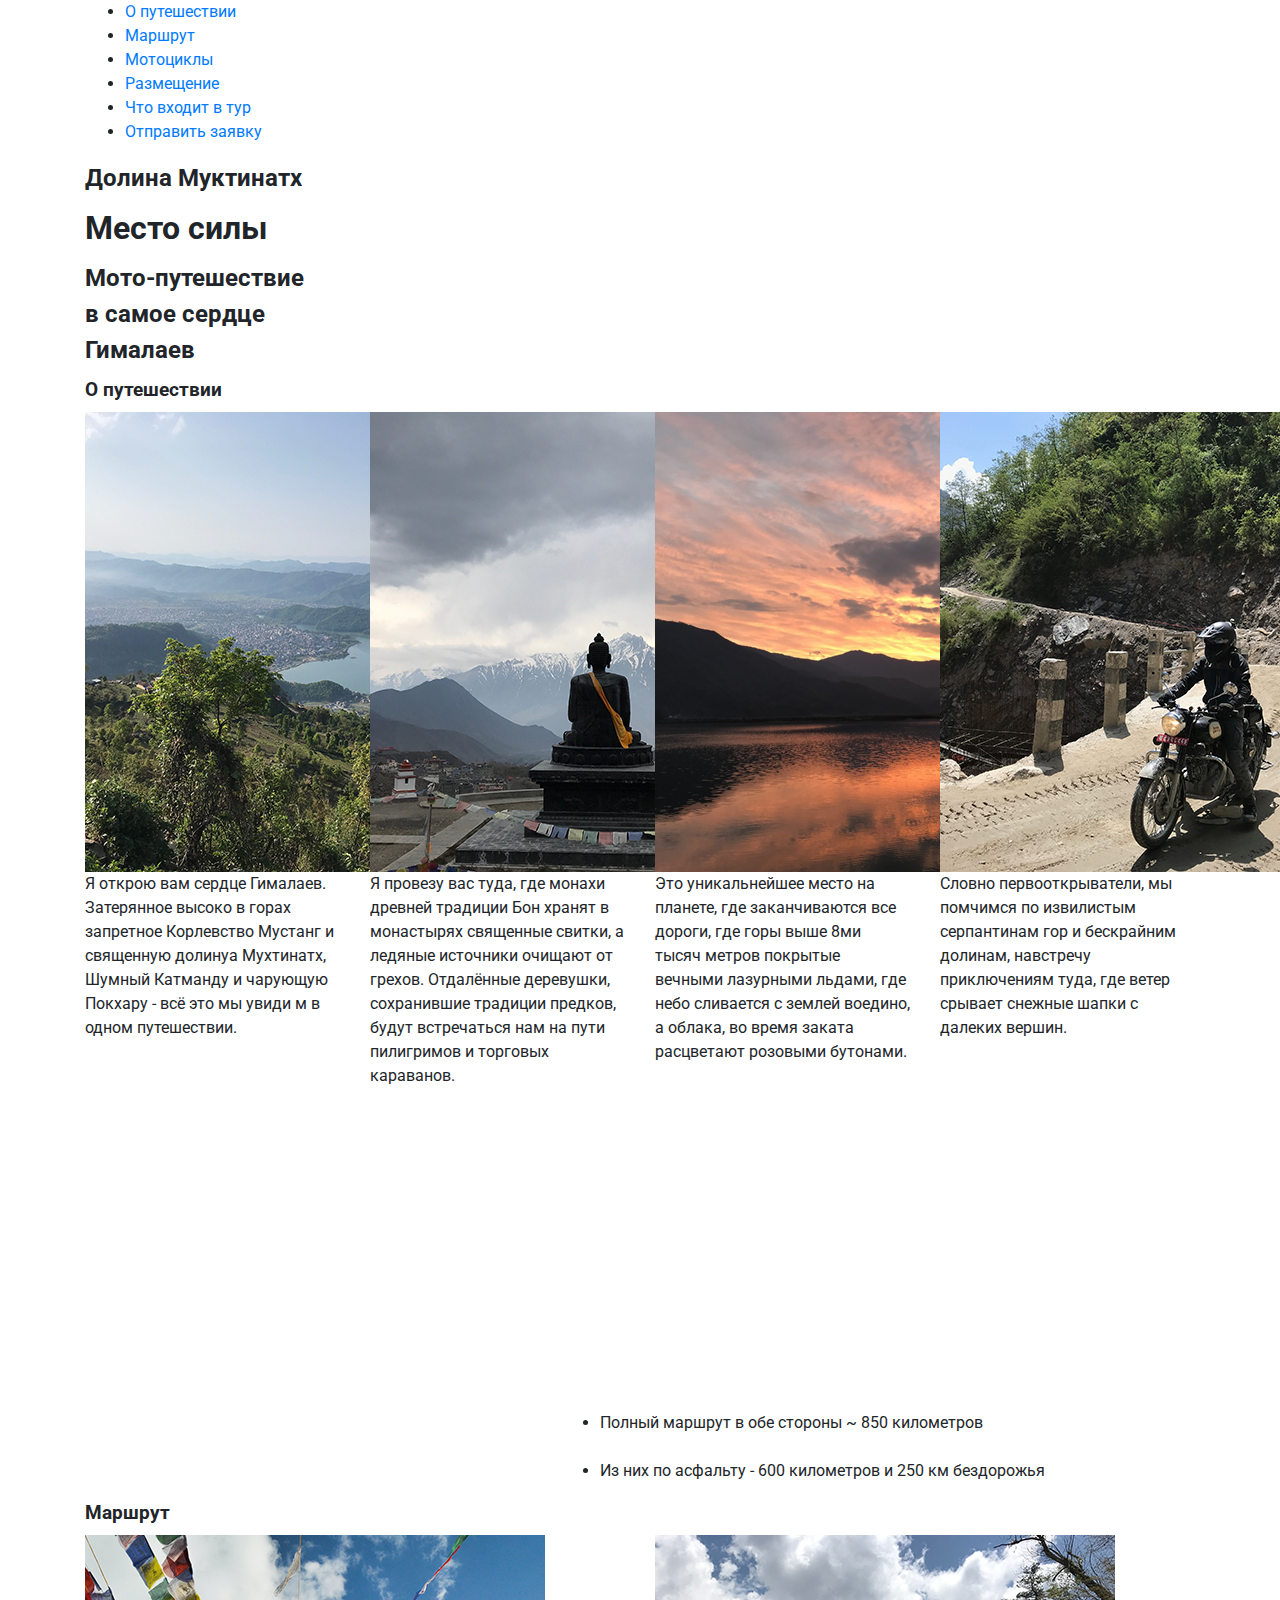
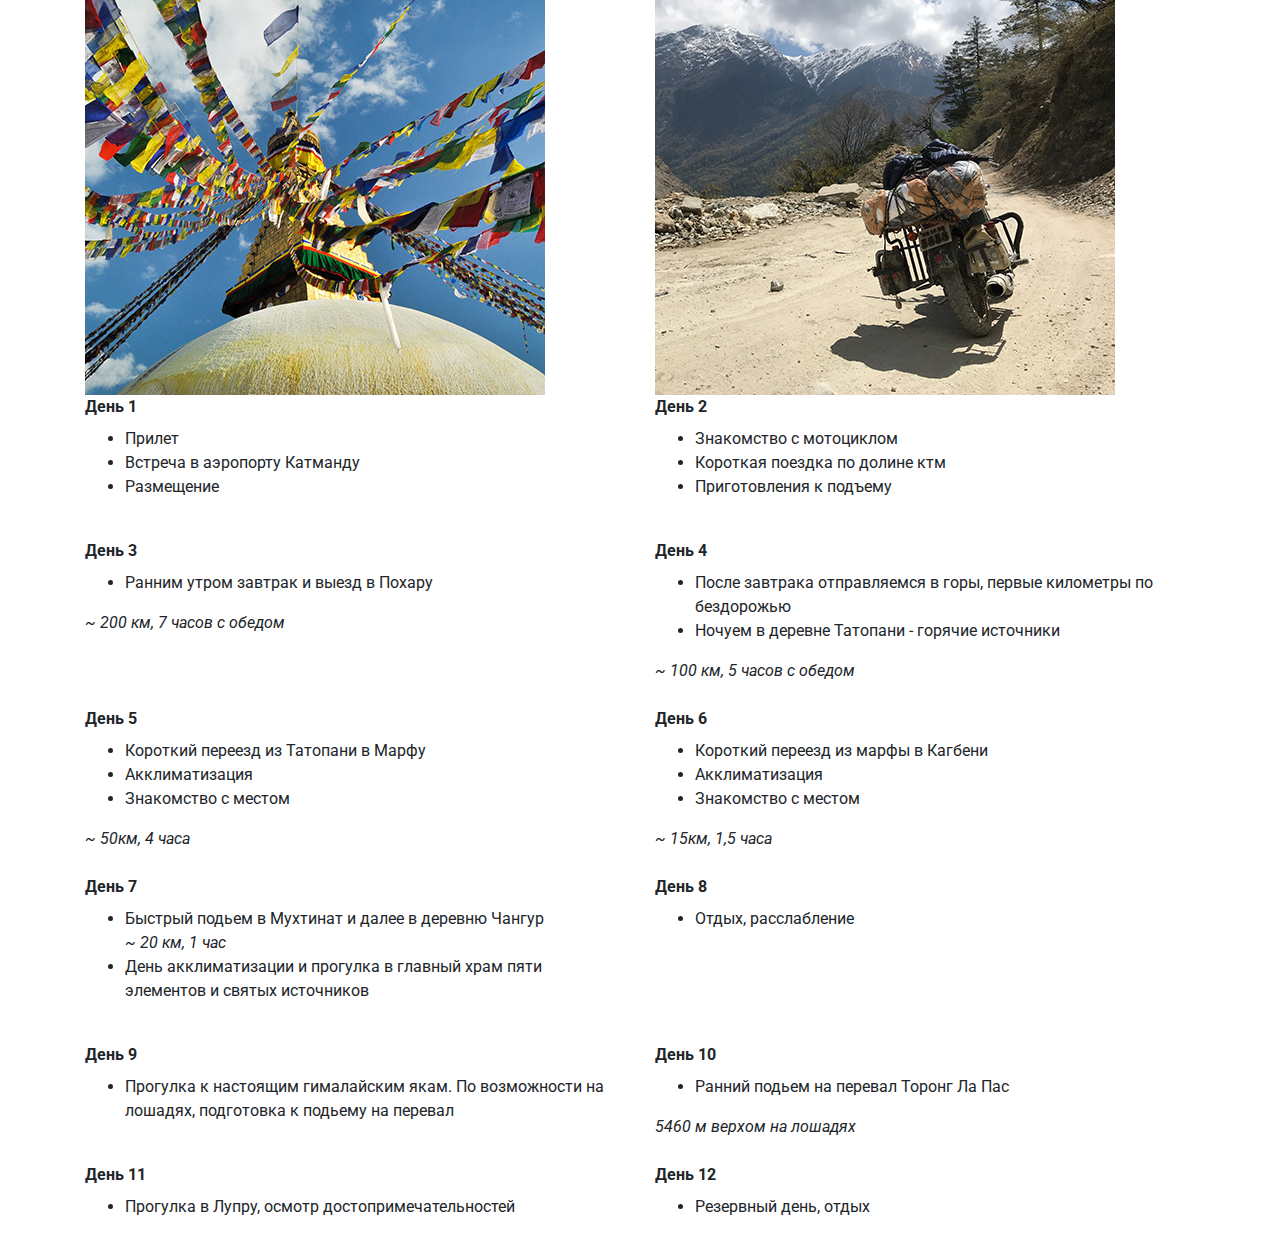
==== mototour/index.html @ 960c0b19 "Add files via upload" ====
<!DOCTYPE html>
<html lang="ru">
<head>
    <meta charset="UTF-8">
    <meta name="viewport" content="width=device-width, initial-scale=1.0">
    <meta http-equiv="X-UA-Compatible" content="ie=edge">
    <title>Место силы</title>
    <link rel="shortcut icon" href="img/icons/favicon.ico/favicon.ico" type="image/x-icon">
    <link rel="stylesheet" href="css/bootstrap-reboot.min.css">
    <link href="https://fonts.googleapis.com/css?family=Roboto:400,700,900&display=swap&subset=cyrillic-ext" rel="stylesheet">
    <link rel="stylesheet" href="css/bootstrap-grid.min.css">
    <link rel="stylesheet" href="css/style.min.css">
</head>
<body>
    <header>
        <nav>
            <div class="container">
                <div class="hamburger">
                    <span></span>
                    <span></span>
                    <span></span>
                </div>
                <ul class="menu">
                    <li class="menu_item"><a href="#about" class="menu_link">О путешествии</a></li>
                    <li class="menu_item"><a href="#route" class="menu_link">Маршрут</a></li>
                    <li class="menu_item"><a href="#" class="menu_link">Мотоциклы</a></li>
                    <li class="menu_item"><a href="#" class="menu_link">Размещение</a></li>
                    <li class="menu_item"><a href="#" class="menu_link">Что входит в тур</a></li>
                    <li class="menu_item"><a href="#" class="menu_link">Отправить заявку</a></li>
                 </ul>
            </div>
        </nav>
    </header>
    <main>
        <div class="container">
            <h2>Долина  Муктинатх</h2>
            <h1>Место силы</h1>
            <h2>Мото-путешествие<br>
                в самое сердце<br>
                Гималаев</h2>
        </div>
    </main>
    <section id="about">
        <div class="container">
            <h3>О путешествии</h3>
            <div class="row">
                <div class="col-md-6 col-lg-3">
                    <img src="img/route/02.jpg" alt="tour" class="about_img rounded">
                    <p class="about_text">Я открою вам сердце Гималаев. Затерянное высоко в горах запретное Корлевство Мустанг и священную долинуа Мухтинатх, Шумный Катманду и чарующую Покхару - всё это мы увиди м в одном путешествии.</p>
                </div>
                <div class="col-md-6 col-lg-3">
                    <img src="img/about/buddha.jpg" alt="buddha" class="about_img rounded">
                    <p class="about_text">Я провезу вас туда, где монахи древней традиции Бон хранят в монастырях священные свитки, а ледяные источники очищают от грехов. Отдалённые деревушки, сохранившие традиции предков, будут встречаться нам на пути пилигримов и торговых караванов.</p>
                </div>
                <div class="col-md-6 col-lg-3">
                    <img src="img/about/dusk.jpg" alt="duck" class="about_img rounded">
                    <p class="about_text">Это уникальнейшее место на планете, где заканчиваются все дороги, где горы выше 8ми тысяч метров покрытые вечными лазурными льдами, где небо сливается с землей воедино, а облака, во время заката расцветают розовыми бутонами.</p>
                </div>
                <div class="col-md-6 col-lg-3">
                    <img src="img/about/bikers.jpg" alt="bikers" class="about_img rounded">
                    <p class="about_text">Словно первооткрыватели, мы помчимся по извилистым серпантинам гор и бескрайним долинам, навстречу приключениям туда, где ветер срывает снежные шапки с далеких вершин.</p>
                </div>
            </div>
        </div>
    </section>
    
    <section id="route">
        <div class="container">
            <div class="row">
                <div class="col-lg-6 offset-lg-1">
                    <iframe class="map" src="https://www.google.com/maps/embed?pb=!1m28!1m12!1m3!1d448745.1595551686!2d83.7869706518941!3d28.581027326455818!2m3!1f0!2f0!3f0!3m2!1i1024!2i768!4f13.1!4m13!3e0!4m5!1s0x39eb198a307baabf%3A0xb5137c1bf18db1ea!2sKathmandu%2C%20Nepal!3m2!1d27.7172453!2d85.3239605!4m5!1s0x39be1420f935fa2f%3A0xb6f4363b17b0a97f!2sShri%20Muktinath%20Temple%2C%20Nepal%2C%20Muktinath-Chumig%20Gyatsa%20Pilgrimage%20Site%2C%20Muktinath%2033100%2C%20%D0%9D%D0%B5%D0%BF%D0%B0%D0%BB!3m2!1d28.8196604!2d83.869479!5e1!3m2!1sen!2sua!4v1581448282337!5m2!1sen!2sua" width="400" height="300" frameborder="0" style="border:0;" allowfullscreen=""></iframe>
                    <!-- <img src="img/route/map.jpg" alt="map" class="map"> -->
                </div>
                <div class="col-lg-6 offset-lg-5">
                    <div class="route_blank">
                        <ul class="route_descr">
                            <li>Полный маршрут в обе стороны ~ 850 километров</li>
                            <br>
                            <li>Из них по асфальту - 600 километров и 250 км бездорожья</li>
                        </ul>
                    </div>
                </div>
            </div>
            <h3>Маршрут</h3>
            <div class="row">
                <div class="col-md-6">
                    <div class="day">
                        <img src="img/route/01.jpg" alt="" class="rounded">
                        <div class="day_descr">
                            <h4>День 1</h4>
                            <ul>
                                <li>Прилет</li>
                                <li>Встреча в аэропорту Катманду</li>
                                <li>Размещение</li>
                            </ul>
                        </div>
                    </div>
                </div>
                <div class="col-md-6">
                    <div class="day">
                        <img src="img/about/tour.jpg" alt="" class="rounded">
                        <div class="day_descr">
                            <h4>День 2</h4>
                            <ul>
                                <li>Знакомство с мотоциклом</li>
                                <li>Короткая поездка по долине ктм</li>
                                <li>Приготовления к подъему</li>
                            </ul>
                        </div>
                    </div>
                </div>
            </div>
            <div class="row">
                <div class="col-md-6">
                    <div class="day">
                        <img src="" alt="" class="rounded">
                        <div class="day_descr">
                            <h4>День 3</h4>
                            <ul>
                                <li>Ранним утром завтрак и выезд в Похару</li>
                            </ul>
                            <em>~ 200 км, 7 часов с обедом</em>
                        </div>
                    </div>
                </div>
                <div class="col-md-6">
                    <div class="day">
                        <img src="" alt="" class="rounded">
                        <div class="day_descr">
                            <h4>День 4</h4>
                            <ul>
                                <li>После завтрака отправляемся в горы, первые километры по бездорожью</li>
                                <li>Ночуем в деревне Татопани - горячие источники</li>
                            </ul>
                            <em>~ 100 км, 5 часов с обедом</em>
                        </div>
                    </div>
                </div>
            </div>
            <div class="row">
                <div class="col-md-6">
                    <div class="day">
                        <img src="" alt="" class="rounded">
                        <div class="day_descr">
                            <h4>День 5</h4>
                            <ul>
                                <li>Короткий переезд из Татопани в Марфу</li>
                                <li>Акклиматизация</li>
                                <li>Знакомство с местом</li>
                            </ul>
                            <em>~ 50км, 4 часа</em>
                        </div>
                    </div>
                </div>
                <div class="col-md-6">
                    <div class="day">
                        <img src="" alt="" class="rounded">
                        <div class="day_descr">
                            <h4>День 6</h4>
                            <ul>
                                <li>Короткий переезд из марфы в Кагбени</li>
                                <li>Акклиматизация</li>
                                <li>Знакомство с местом</li>
                            </ul>
                            <em>~ 15км, 1,5 часа</em>
                        </div>
                    </div>
                </div>
            </div>
            <div class="row">
                <div class="col-md-6">
                    <div class="day">
                        <img src="" alt="" class="rounded">
                        <div class="day_descr">
                            <h4>День 7</h4>
                             <ul>
                                <li>Быстрый подьем в Мухтинат и далее в деревню Чангур</li>
                                <em>~ 20 км, 1 час</em>
                                <li>День акклиматизации и прогулка в главный храм пяти элементов и святых источников</li>
                            </ul>
                        </div>
                    </div>
                </div>
                <div class="col-md-6">
                    <div class="day">
                        <img src="" alt="" class="rounded">
                        <div class="day_descr">
                            <h4>День 8</h4>
                            <ul>
                                <li>Отдых, расслабление</li>
                            </ul>
                        </div>
                    </div>
                </div>
            </div>
            <div class="row">
                <div class="col-md-6">
                    <div class="day">
                        <img src="" alt="" class="rounded">
                        <div class="day_descr">
                            <h4>День 9</h4>
                            <ul>
                                <li>Прогулка к настоящим гималайским якам. По возможности на лошадях, подготовка к подьему на перевал</li>
                            </ul>
                            <em></em>
                        </div>
                    </div>
                </div>
                <div class="col-md-6">
                    <div class="day">
                        <img src="" alt="" class="rounded">
                        <div class="day_descr">
                            <h4>День 10</h4><ul>
                                <li>Ранний подьем на перевал Торонг Ла Пас</li>
                            </ul>
                            <em>5460 м верхом на лошадях</em>
                        </div>
                    </div>
                </div>
            </div>
            <div class="row">
                <div class="col-md-6">
                    <div class="day">
                        <img src="" alt="" class="rounded">
                        <div class="day_descr">
                            <h4>День 11</h4>
                            <ul>
                                <li>Прогулка в Лупру, осмотр достопримечательностей</li>
                            </ul>
                        </div>
                    </div>
                </div>
                <div class="col-md-6">
                    <div class="day">
                        <img src="" alt="" class="rounded">
                        <div class="day_descr">
                            <h4>День 12</h4>
                            <ul>
                                <li>Резервный день, отдых</li>
                            </ul>
                            <em></em>
                        </div>
                    </div>
                </div>
            </div>
        </div>
    </section>

    <script src="js/script.js"></script>
    
</body>
</html>
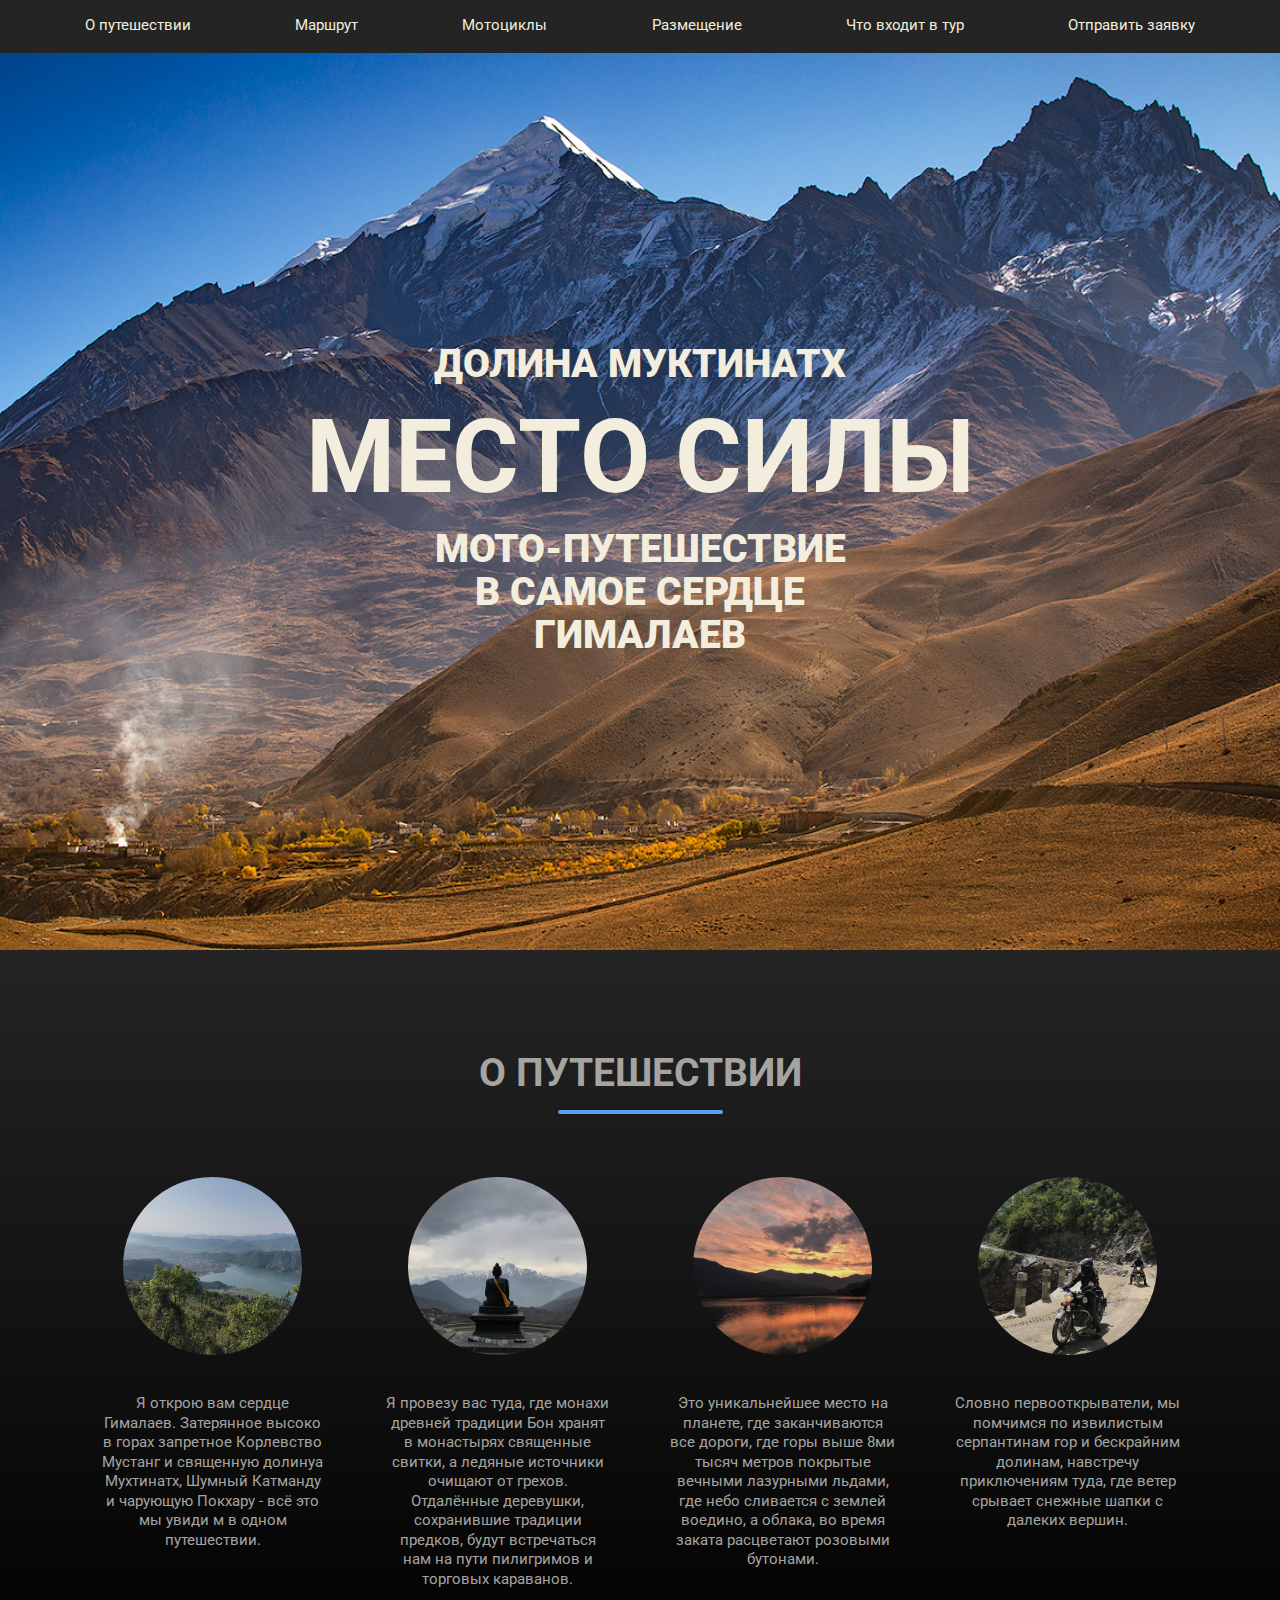
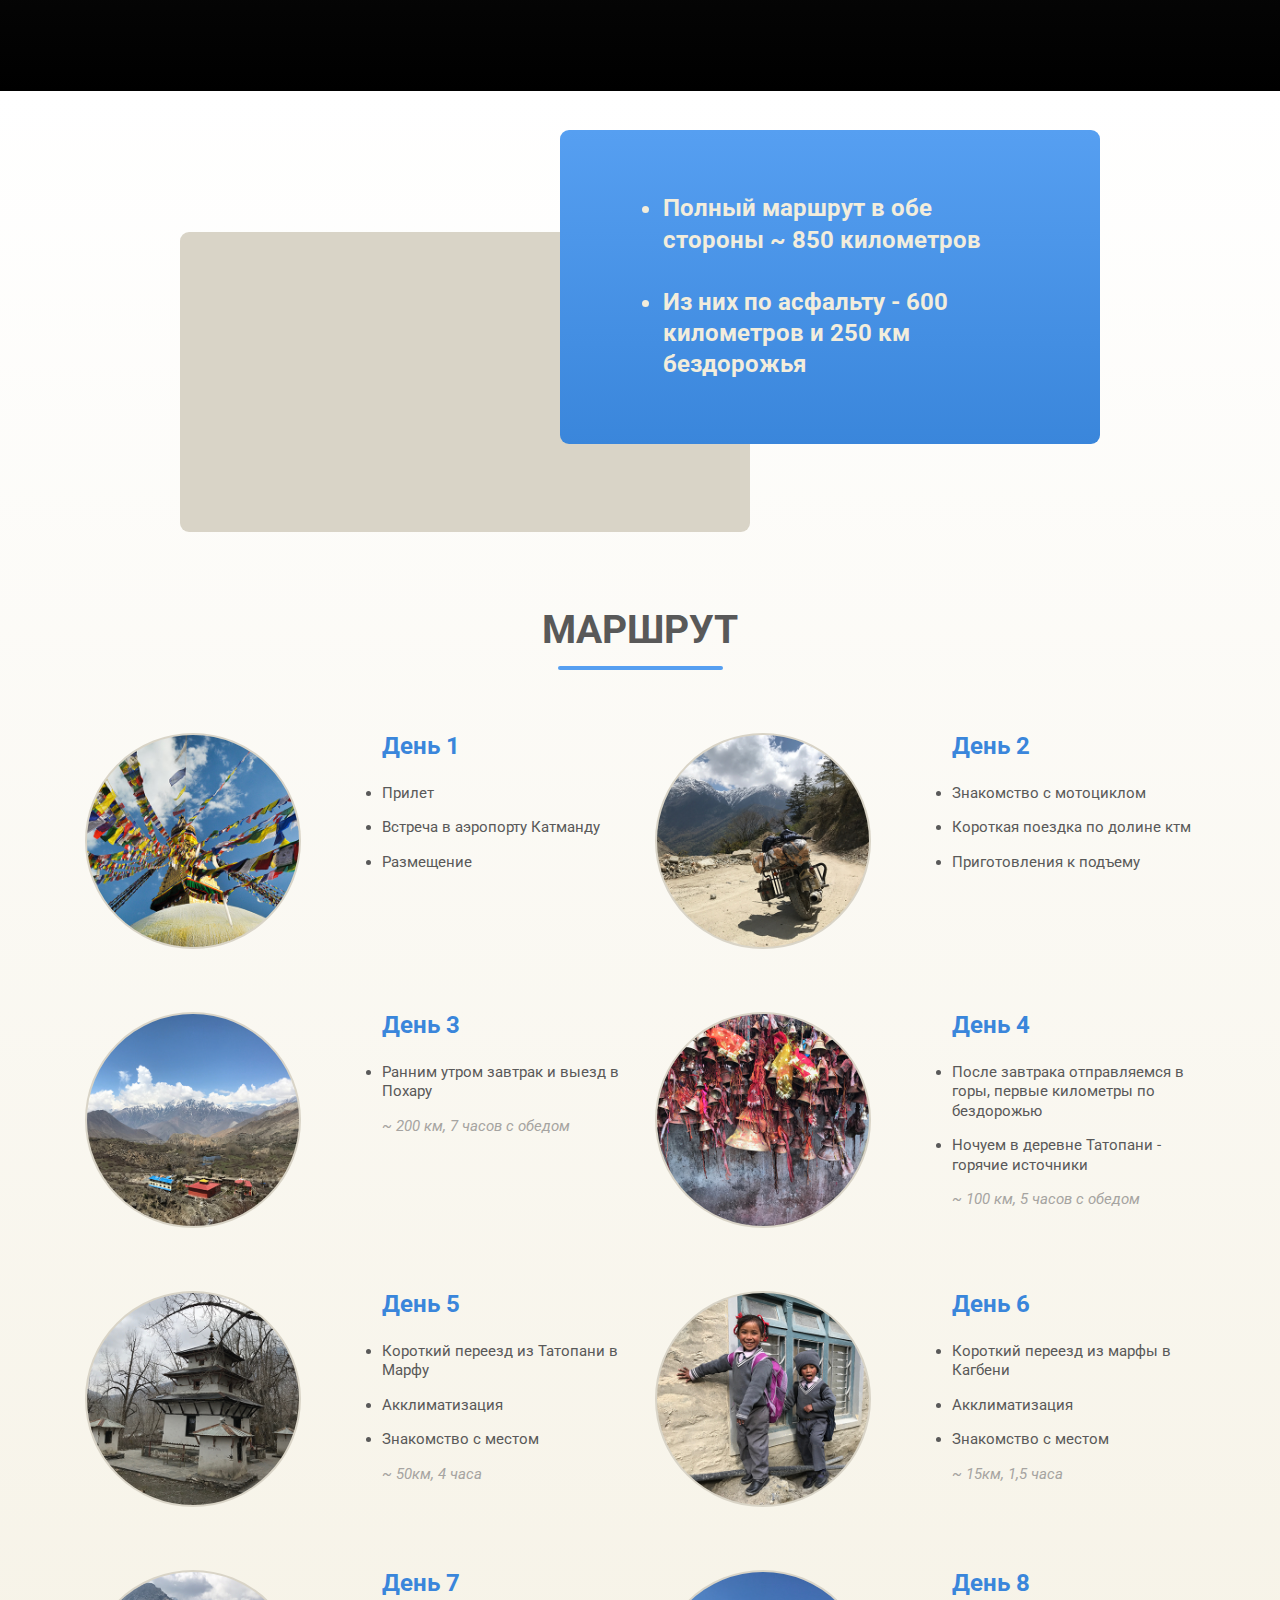
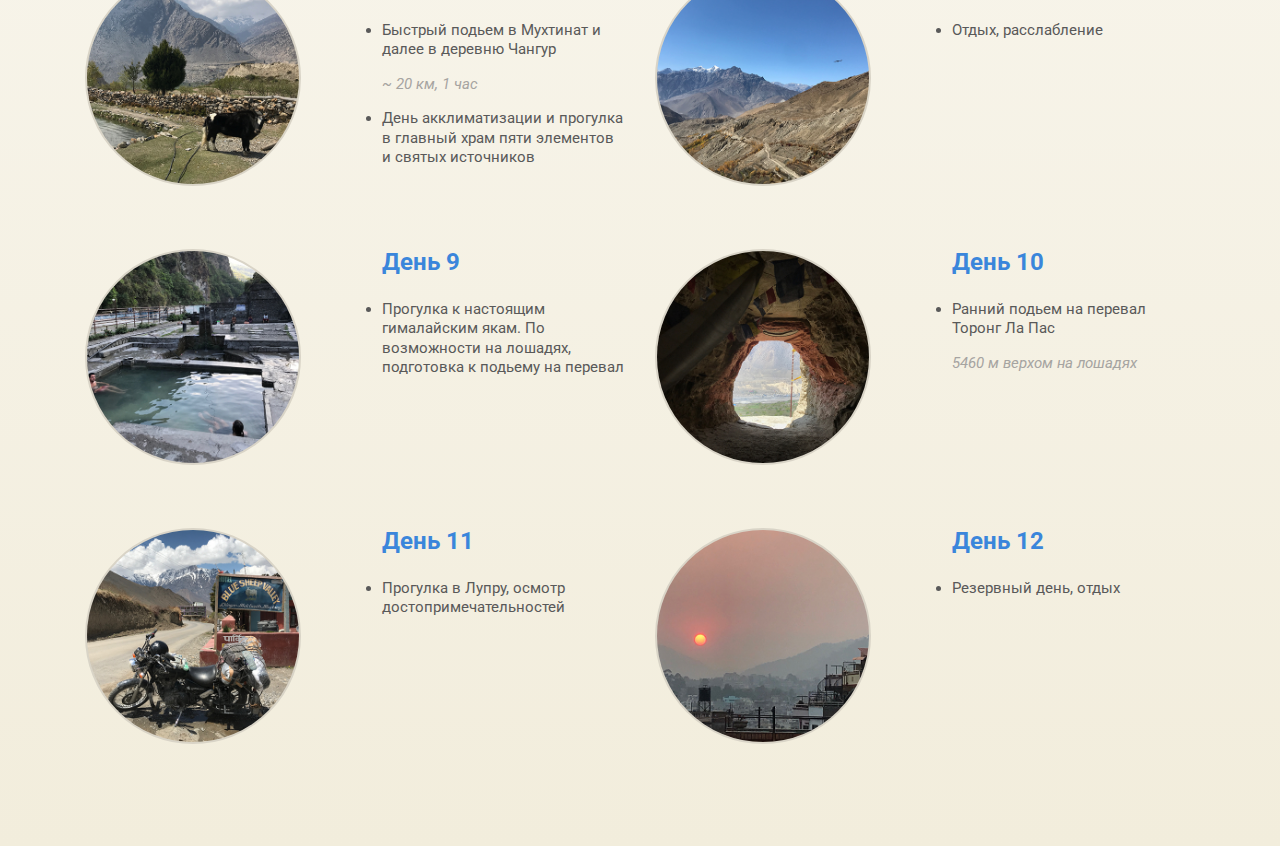
==== commit aebc13f5: "Update index.html" ====
--- a/mototour/index.html
+++ b/mototour/index.html
@@ -113,7 +113,7 @@
             <div class="row">
                 <div class="col-md-6">
                     <div class="day">
-                        <img src="" alt="" class="rounded">
+                        <img src="img/route/03.jpg" alt="" class="rounded">
                         <div class="day_descr">
                             <h4>День 3</h4>
                             <ul>
@@ -125,7 +125,7 @@
                 </div>
                 <div class="col-md-6">
                     <div class="day">
-                        <img src="" alt="" class="rounded">
+                        <img src="img/route/04.jpg" alt="" class="rounded">
                         <div class="day_descr">
                             <h4>День 4</h4>
                             <ul>
@@ -140,7 +140,7 @@
             <div class="row">
                 <div class="col-md-6">
                     <div class="day">
-                        <img src="" alt="" class="rounded">
+                        <img src="img/route/05.jpg" alt="" class="rounded">
                         <div class="day_descr">
                             <h4>День 5</h4>
                             <ul>
@@ -154,7 +154,7 @@
                 </div>
                 <div class="col-md-6">
                     <div class="day">
-                        <img src="" alt="" class="rounded">
+                        <img src="img/route/06.jpg" alt="" class="rounded">
                         <div class="day_descr">
                             <h4>День 6</h4>
                             <ul>
@@ -170,7 +170,7 @@
             <div class="row">
                 <div class="col-md-6">
                     <div class="day">
-                        <img src="" alt="" class="rounded">
+                        <img src="img/route/07.jpg" alt="" class="rounded">
                         <div class="day_descr">
                             <h4>День 7</h4>
                              <ul>
@@ -183,7 +183,7 @@
                 </div>
                 <div class="col-md-6">
                     <div class="day">
-                        <img src="" alt="" class="rounded">
+                        <img src="img/route/08.jpg" alt="" class="rounded">
                         <div class="day_descr">
                             <h4>День 8</h4>
                             <ul>
@@ -196,7 +196,7 @@
             <div class="row">
                 <div class="col-md-6">
                     <div class="day">
-                        <img src="" alt="" class="rounded">
+                        <img src="img/route/09.jpg" alt="" class="rounded">
                         <div class="day_descr">
                             <h4>День 9</h4>
                             <ul>
@@ -208,7 +208,7 @@
                 </div>
                 <div class="col-md-6">
                     <div class="day">
-                        <img src="" alt="" class="rounded">
+                        <img src="img/route/10.jpg" alt="" class="rounded">
                         <div class="day_descr">
                             <h4>День 10</h4><ul>
                                 <li>Ранний подьем на перевал Торонг Ла Пас</li>
@@ -221,7 +221,7 @@
             <div class="row">
                 <div class="col-md-6">
                     <div class="day">
-                        <img src="" alt="" class="rounded">
+                        <img src="img/route/11.jpg" alt="" class="rounded">
                         <div class="day_descr">
                             <h4>День 11</h4>
                             <ul>
@@ -232,7 +232,7 @@
                 </div>
                 <div class="col-md-6">
                     <div class="day">
-                        <img src="" alt="" class="rounded">
+                        <img src="img/route/12.jpg" alt="" class="rounded">
                         <div class="day_descr">
                             <h4>День 12</h4>
                             <ul>
--- a/mototour/css/style.min.css
+++ b/mototour/css/style.min.css
@@ -0,0 +1,409 @@
+@charset "UTF-8";
+h1, h2, h3, h4 {
+  margin: 0;
+}
+
+h1, h2, h3 {
+  text-transform: uppercase;
+}
+
+h1, h3, h4 {
+  font-weight: 700;
+  line-height: 1.1;
+}
+
+h2 {
+  font-weight: 900;
+  line-height: 1.1;
+}
+
+h3 {
+  text-align: center;
+}
+
+h3::after {
+  content: '';
+  display: block;
+  margin: 0 auto;
+  margin-top: 15px;
+  height: 4px;
+  width: 165px;
+  background-color: #569ff1;
+  border-radius: 9px;
+  -webkit-transition: 1s;
+  transition: 1s;
+}
+
+.rounded {
+  border-radius: 100%;
+}
+
+header {
+  position: relative;
+  height: 50px;
+}
+
+header nav {
+  width: 100%;
+  z-index: 100;
+  position: fixed;
+  background-color: #242424;
+}
+
+header nav .hamburger {
+  display: none;
+}
+
+header nav .menu {
+  padding: 15px 0;
+  display: -webkit-box;
+  display: -ms-flexbox;
+  display: flex;
+  -webkit-box-pack: justify;
+      -ms-flex-pack: justify;
+          justify-content: space-between;
+  list-style-type: none;
+  margin: 0;
+}
+
+header nav .menu_item {
+  text-align: center;
+  border: 10;
+  border-color: #F2EDDC;
+}
+
+header nav .menu_item::after {
+  content: '';
+  display: block;
+  width: 0%;
+  height: 2px;
+  background-color: #569ff1;
+  -webkit-transition: 0.5s;
+  transition: 0.5s;
+}
+
+header nav .menu_item:hover::after {
+  width: 100%;
+}
+
+header nav .menu_link {
+  color: #F2EDDC;
+  font-size: 15px;
+  font-weight: 400;
+}
+
+header nav .menu_link:hover {
+  text-decoration: none;
+}
+
+header nav .menu_link:active {
+  color: white;
+}
+
+main {
+  height: 100vh;
+  background: url(../img/bg/test.jpg) center center/cover no-repeat;
+  display: -webkit-box;
+  display: -ms-flexbox;
+  display: flex;
+  -webkit-box-orient: vertical;
+  -webkit-box-direction: normal;
+      -ms-flex-direction: column;
+          flex-direction: column;
+  -webkit-box-pack: center;
+      -ms-flex-pack: center;
+          justify-content: center;
+}
+
+main h1 {
+  margin: 15px 0;
+}
+
+main h1, main h2 {
+  color: #F2EDDC;
+  text-align: center;
+}
+
+#about {
+  padding: 102px 0 63px 0;
+  background: -webkit-gradient(linear, left bottom, left top, from(black), to(#242424));
+  background: linear-gradient(0deg, black 0%, #242424 100%);
+}
+
+#about h3 {
+  color: #A6A4A1;
+}
+
+#about .row {
+  margin-top: 63px;
+}
+
+#about .about_img {
+  display: block;
+  width: 70%;
+  margin: 0 auto;
+}
+
+#about .about_text {
+  margin: 39px 0 39px 0;
+  color: #A6A4A1;
+  font-size: 15px;
+  font-weight: 400;
+  text-align: center;
+  padding: 0 15px;
+}
+
+#route {
+  padding: 39px 0 102px 0;
+  background: -webkit-gradient(linear, left bottom, left top, from(#F2EDDC), to(white));
+  background: linear-gradient(0deg, #F2EDDC 0%, white 100%);
+}
+
+#route h3 {
+  color: #595959;
+}
+
+#route .route_blank {
+  margin-bottom: 165px;
+  width: 100%;
+  padding: 63px;
+  border-radius: 9px;
+  background: -webkit-gradient(linear, left bottom, left top, from(#3a86db), to(#569ff1));
+  background: linear-gradient(0deg, #3a86db 0%, #569ff1 100%);
+}
+
+#route .route_descr {
+  margin: 0;
+  font-size: 24px;
+  font-weight: 700;
+  color: #F2EDDC;
+}
+
+#route .map {
+  position: absolute;
+  top: 102px;
+  background-color: #D9D4C7;
+  width: 100%;
+  border-radius: 9px;
+}
+
+#route .day {
+  margin-top: 63px;
+  display: -webkit-box;
+  display: -ms-flexbox;
+  display: flex;
+  -webkit-box-align: start;
+      -ms-flex-align: start;
+          align-items: flex-start;
+}
+
+#route .day img {
+  width: 40%;
+  background-color: #D9D4C7;
+  border: 2px solid #D9D4C7;
+}
+
+#route .day_descr {
+  margin-left: 15%;
+  width: 50%;
+}
+
+#route .day_descr h4 {
+  color: #3a86db;
+  margin-bottom: 24px;
+}
+
+#route .day_descr ul {
+  margin: 0;
+  padding: 0;
+}
+
+#route .day_descr ul li {
+  margin-top: 15px;
+  font-size: 15px;
+  font-weight: 400;
+  color: #595959;
+}
+
+#route .day_descr em {
+  font-size: 15px;
+  color: #A6A4A1;
+  font-style: italic;
+  display: block;
+  margin-top: 15px;
+}
+
+h1 {
+  font-size: 102px;
+}
+
+h2, h3 {
+  font-size: 39px;
+}
+
+h4 {
+  font-size: 24px;
+}
+
+@media (max-width: 575px) {
+  #route .route_blank {
+    padding: 24px;
+  }
+  #route .route_descr {
+    font-size: 15px;
+  }
+  #route .day {
+    display: block;
+  }
+  #route .day img {
+    border-radius: 2%;
+    width: 100%;
+  }
+  #route .day_descr {
+    margin-top: 24px;
+    margin-bottom: 0;
+    margin-left: 39px;
+    margin-right: 0;
+  }
+}
+
+@media (max-width: 767px) {
+  h1 {
+    font-size: 63px;
+  }
+  h2, h3 {
+    font-size: 24px;
+  }
+  header nav {
+    height: 50px;
+  }
+  header nav .hamburger {
+    display: block;
+    position: absolute;
+    right: 0;
+    margin: 15px 15px 15px auto;
+  }
+  header nav .hamburger span {
+    display: block;
+    margin-bottom: 4px;
+    height: 4px;
+    background-color: #F2EDDC;
+    border-radius: 4px;
+    -webkit-transition: 0.1s -webkit-transform;
+    transition: 0.1s -webkit-transform;
+    transition: 0.1s transform;
+    transition: 0.1s transform, 0.1s -webkit-transform;
+    width: 24px;
+    margin-right: 0;
+  }
+  header nav .hamburger_active span:nth-child(1) {
+    -webkit-transform: translateY(8px) rotate(45deg);
+            transform: translateY(8px) rotate(45deg);
+  }
+  header nav .hamburger_active span:nth-child(2) {
+    width: 0;
+  }
+  header nav .hamburger_active span:nth-child(3) {
+    -webkit-transform: translateY(-8px) rotate(-45deg);
+            transform: translateY(-8px) rotate(-45deg);
+  }
+  header nav .menu {
+    position: fixed;
+    top: 0;
+    left: -100%;
+    padding: 15px 39px;
+    height: 100%;
+    min-width: 50%;
+    -webkit-box-orient: vertical;
+    -webkit-box-direction: normal;
+        -ms-flex-direction: column;
+            flex-direction: column;
+    -webkit-box-pack: center;
+        -ms-flex-pack: center;
+            justify-content: center;
+    background-color: rgba(0, 0, 0, 0.8);
+    -webkit-transition: 0.3s left;
+    transition: 0.3s left;
+  }
+  header nav .menu_active {
+    left: 0;
+  }
+  header nav .menu::before {
+    content: 'Место силы';
+    font-size: 24px;
+    font-weight: 900;
+    text-transform: uppercase;
+    color: #F2EDDC;
+  }
+  header nav .menu_item {
+    text-align: left;
+  }
+  header nav .menu_item::after {
+    display: none;
+  }
+  header nav .menu_item:nth-child(1) {
+    margin-top: 39px;
+  }
+  header nav .menu_link {
+    display: block;
+    font-size: 24px;
+    padding: 15px 0;
+  }
+  #about {
+    padding: 63px 0 39px 0;
+  }
+  #about .about_img {
+    width: 100%;
+    border-radius: 2%;
+  }
+  #about .about_text {
+    margin-top: 24px;
+    font-size: 18px;
+    line-height: 24px;
+    text-align: left;
+    padding: 0;
+  }
+}
+
+@media (max-width: 991px) {
+  #route .map {
+    position: relative;
+    top: 0;
+  }
+  #route .route_blank {
+    margin: 15px 0 63px 0;
+  }
+}
+
+@media (min-width: 768px) {
+  header nav .menu_link {
+    -webkit-transition: 0.4s color;
+    transition: 0.4s color;
+  }
+  header nav .menu_link:hover {
+    color: white;
+  }
+  #about h3 {
+    -webkit-transition: 2s;
+    transition: 2s;
+  }
+  #about h3:hover {
+    color: #F2EDDC;
+  }
+  #about .about_img {
+    -webkit-filter: brightness(90%);
+            filter: brightness(90%);
+    -webkit-transition: 2s;
+    transition: 2s;
+  }
+  #about .about_img:hover {
+    -webkit-filter: brightness(120%);
+            filter: brightness(120%);
+  }
+}
+
+* {
+  font-family: 'Roboto', sans-serif;
+  line-height: 1.3;
+}
+/*# sourceMappingURL=style.min.css.map */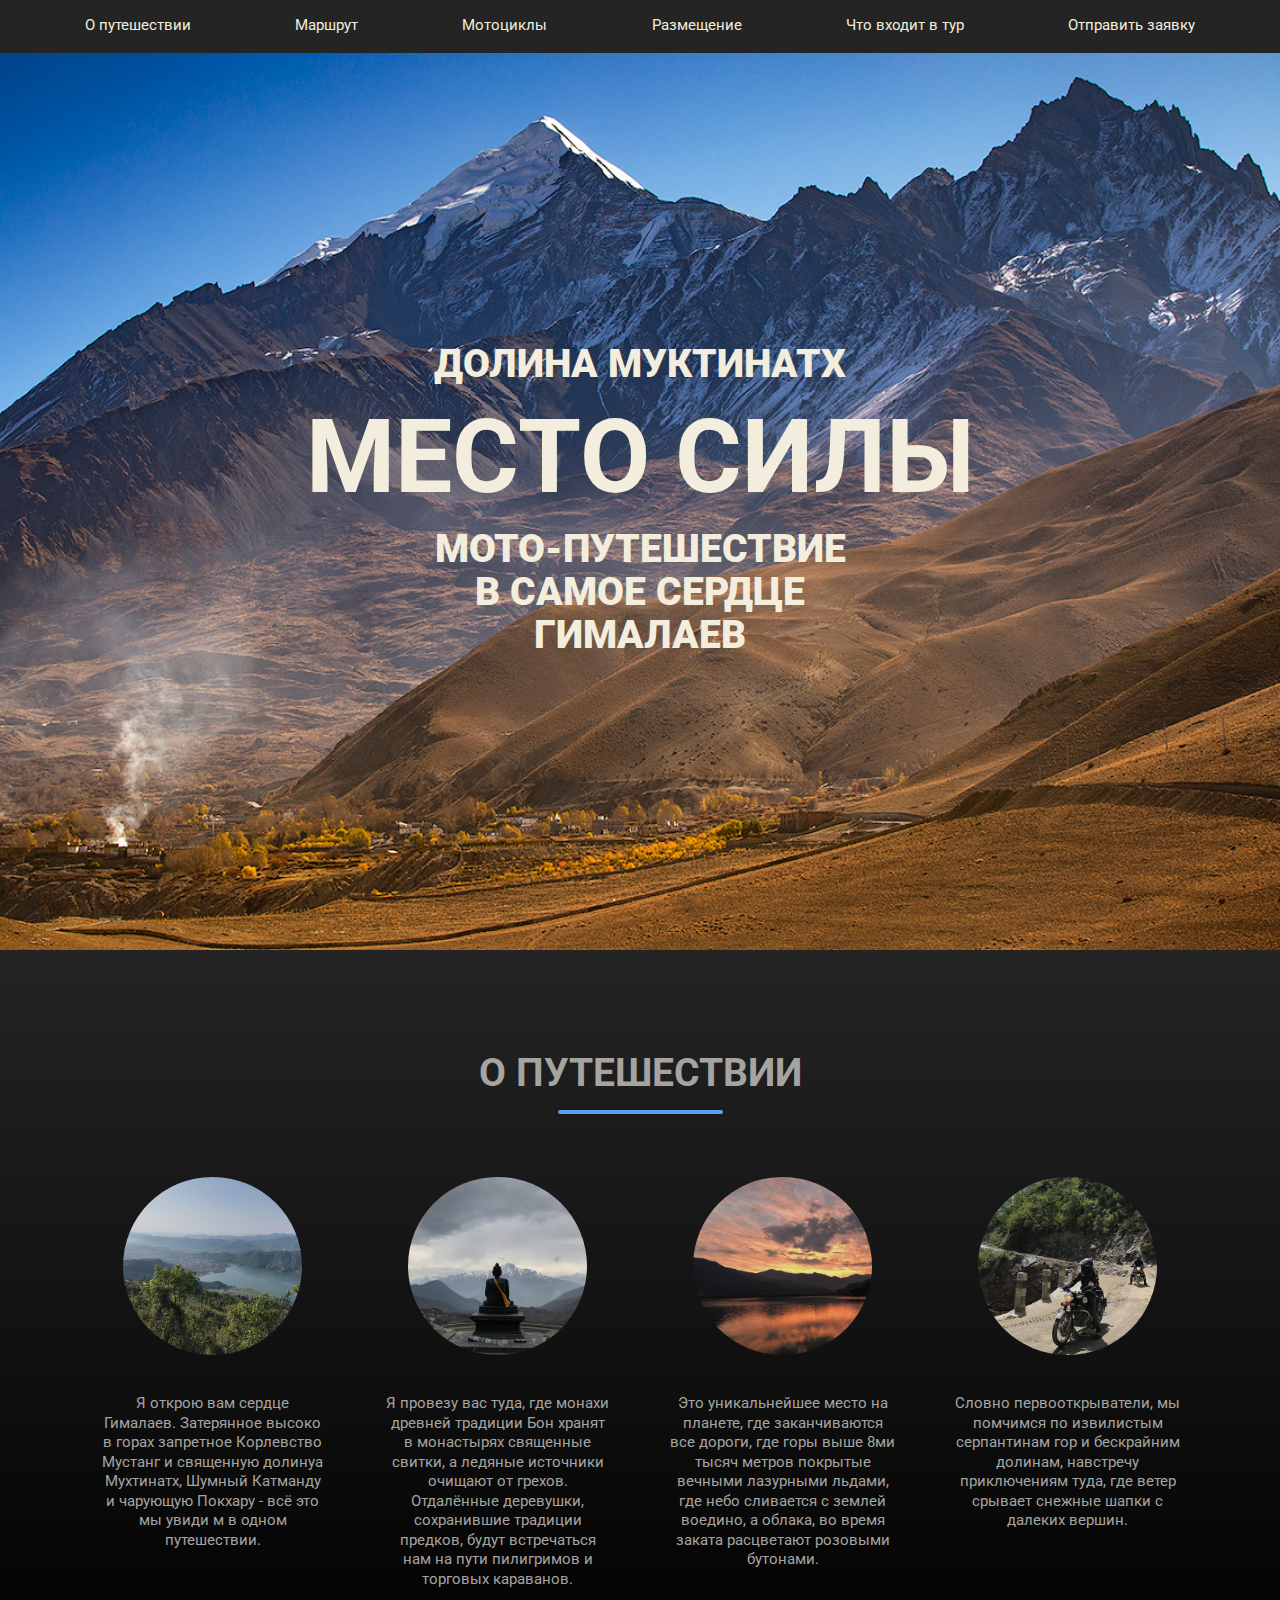
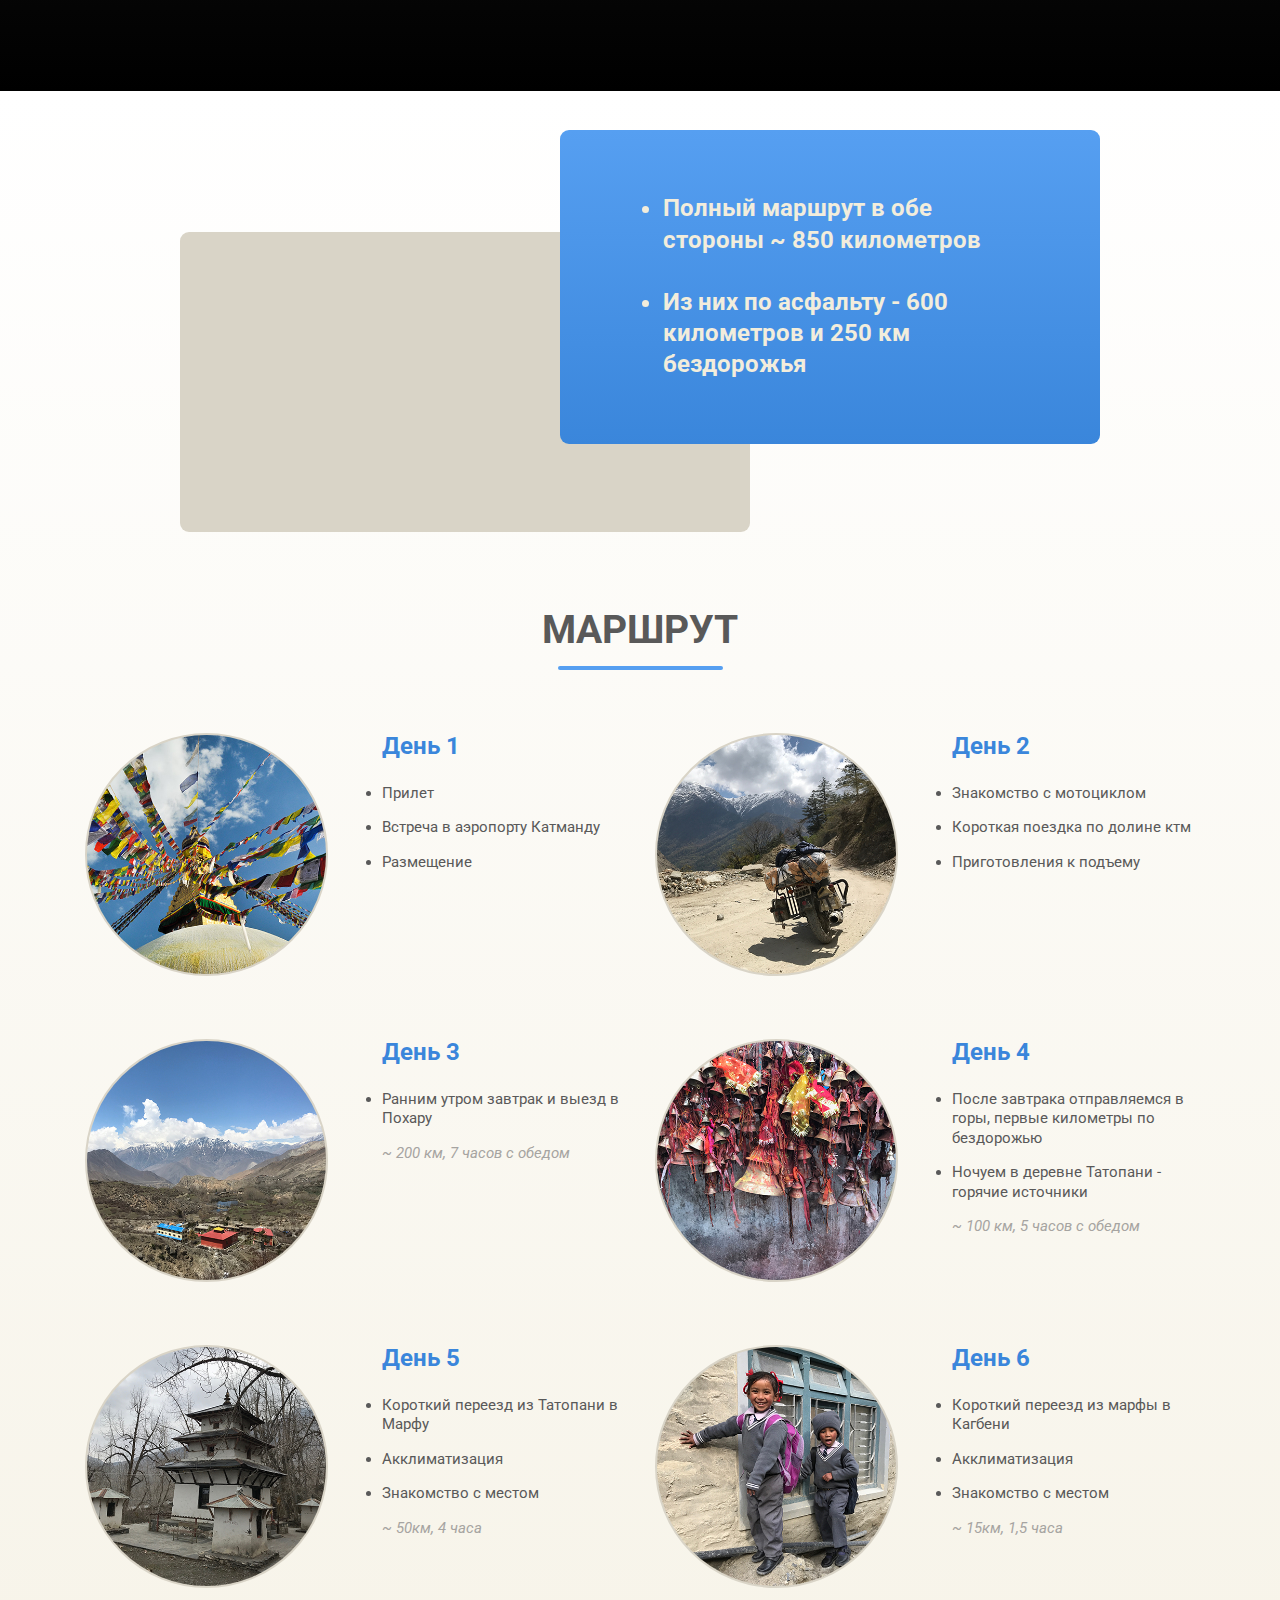
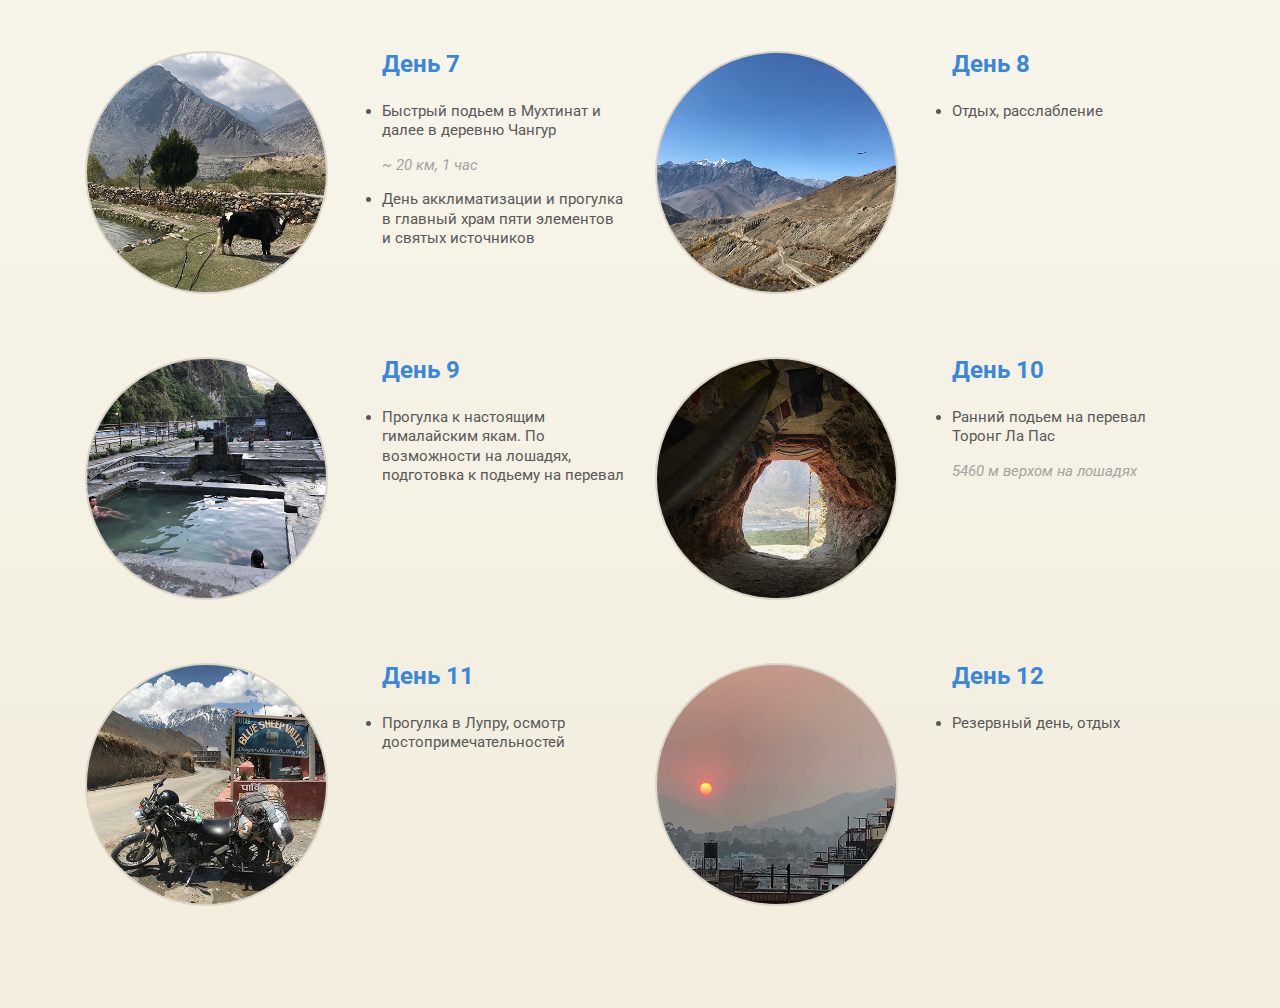
==== commit 3a2d5943: "Update index.html" ====
--- a/mototour/index.html
+++ b/mototour/index.html
@@ -9,7 +9,7 @@
     <link rel="stylesheet" href="css/bootstrap-reboot.min.css">
     <link href="https://fonts.googleapis.com/css?family=Roboto:400,700,900&display=swap&subset=cyrillic-ext" rel="stylesheet">
     <link rel="stylesheet" href="css/bootstrap-grid.min.css">
-    <link rel="stylesheet" href="css/style.min.css">
+    <link rel="stylesheet" href="css/style.min.css?v1">
 </head>
 <body>
     <header>
--- a/mototour/css/style.min.css
+++ b/mototour/css/style.min.css
@@ -198,13 +198,13 @@
 }
 
 #route .day img {
-  width: 40%;
+  width: 45%;
   background-color: #D9D4C7;
   border: 2px solid #D9D4C7;
 }
 
 #route .day_descr {
-  margin-left: 15%;
+  margin-left: 10%;
   width: 50%;
 }
 
@@ -260,10 +260,11 @@
     width: 100%;
   }
   #route .day_descr {
+    width: auto;
     margin-top: 24px;
     margin-bottom: 0;
     margin-left: 39px;
-    margin-right: 0;
+    margin-right: 39px;
   }
 }
 
@@ -406,4 +407,4 @@
   font-family: 'Roboto', sans-serif;
   line-height: 1.3;
 }
-/*# sourceMappingURL=style.min.css.map */+/*# sourceMappingURL=style.min.css.map */
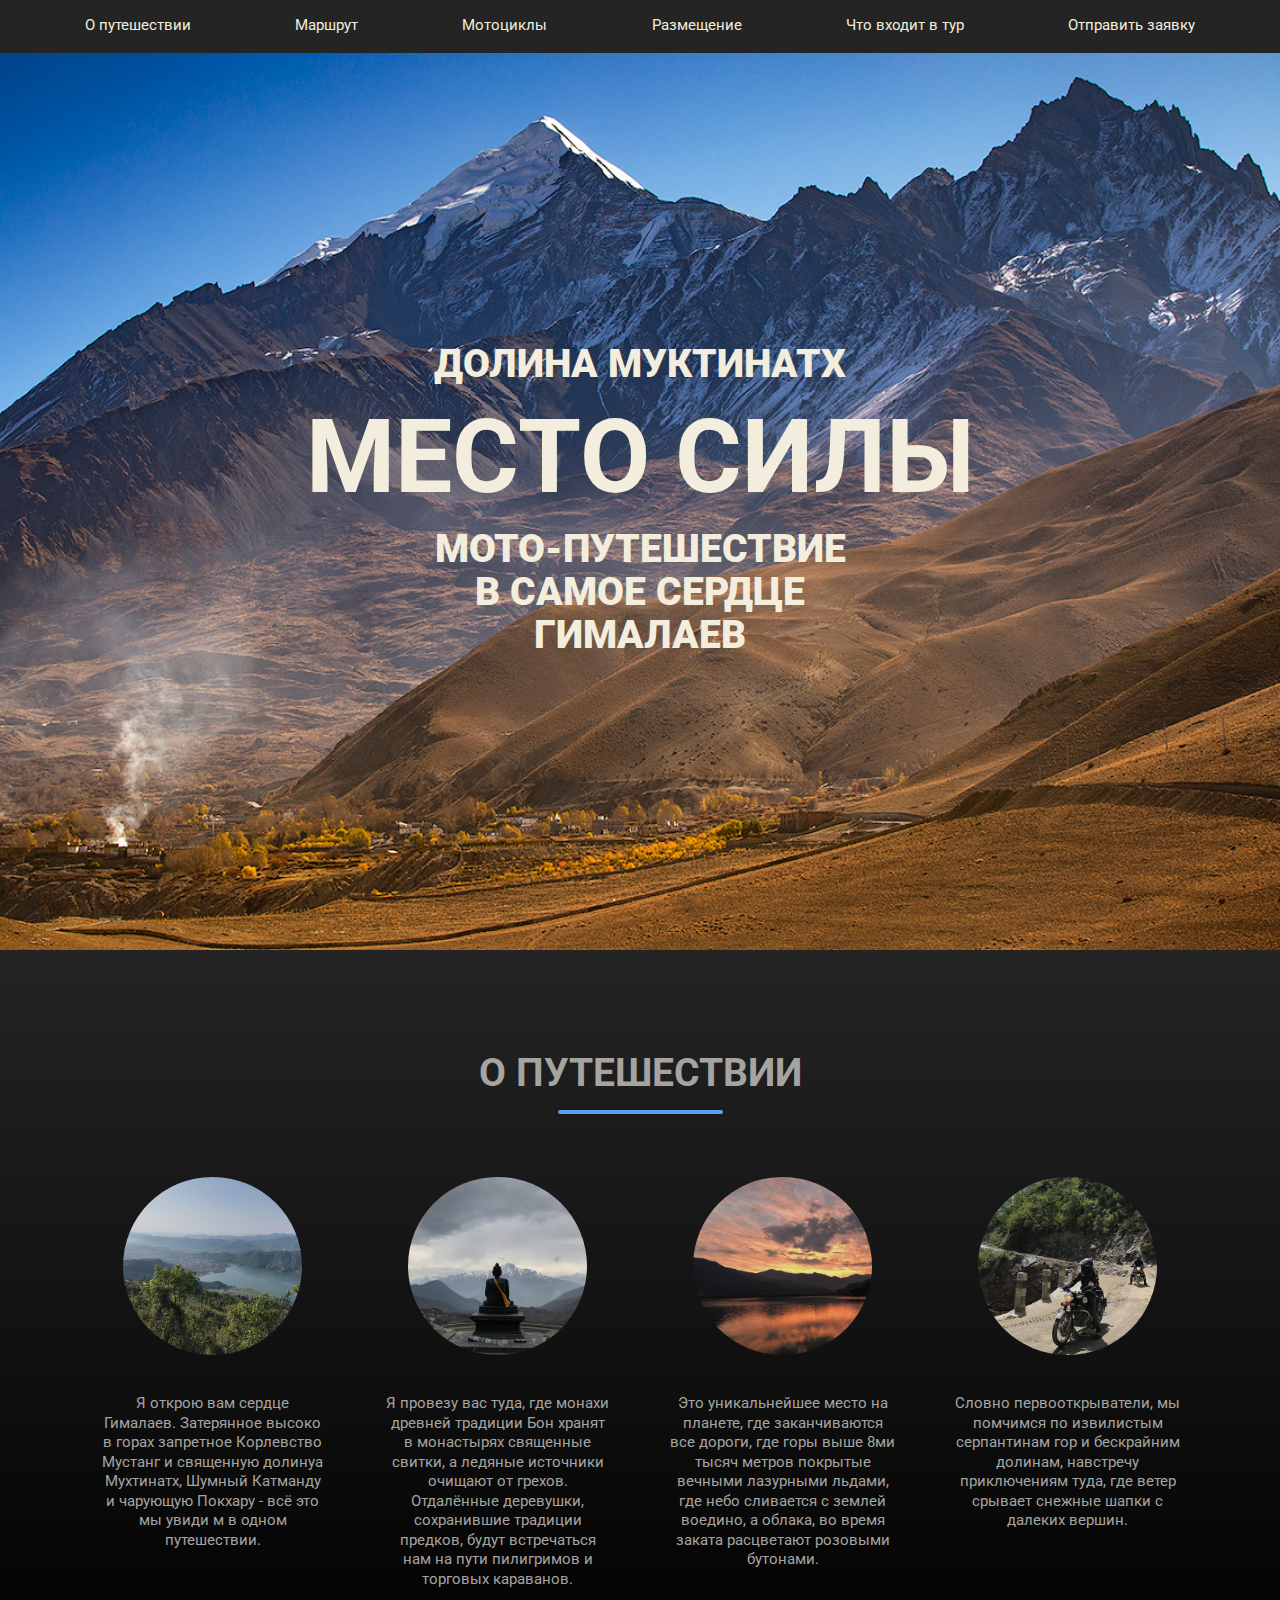
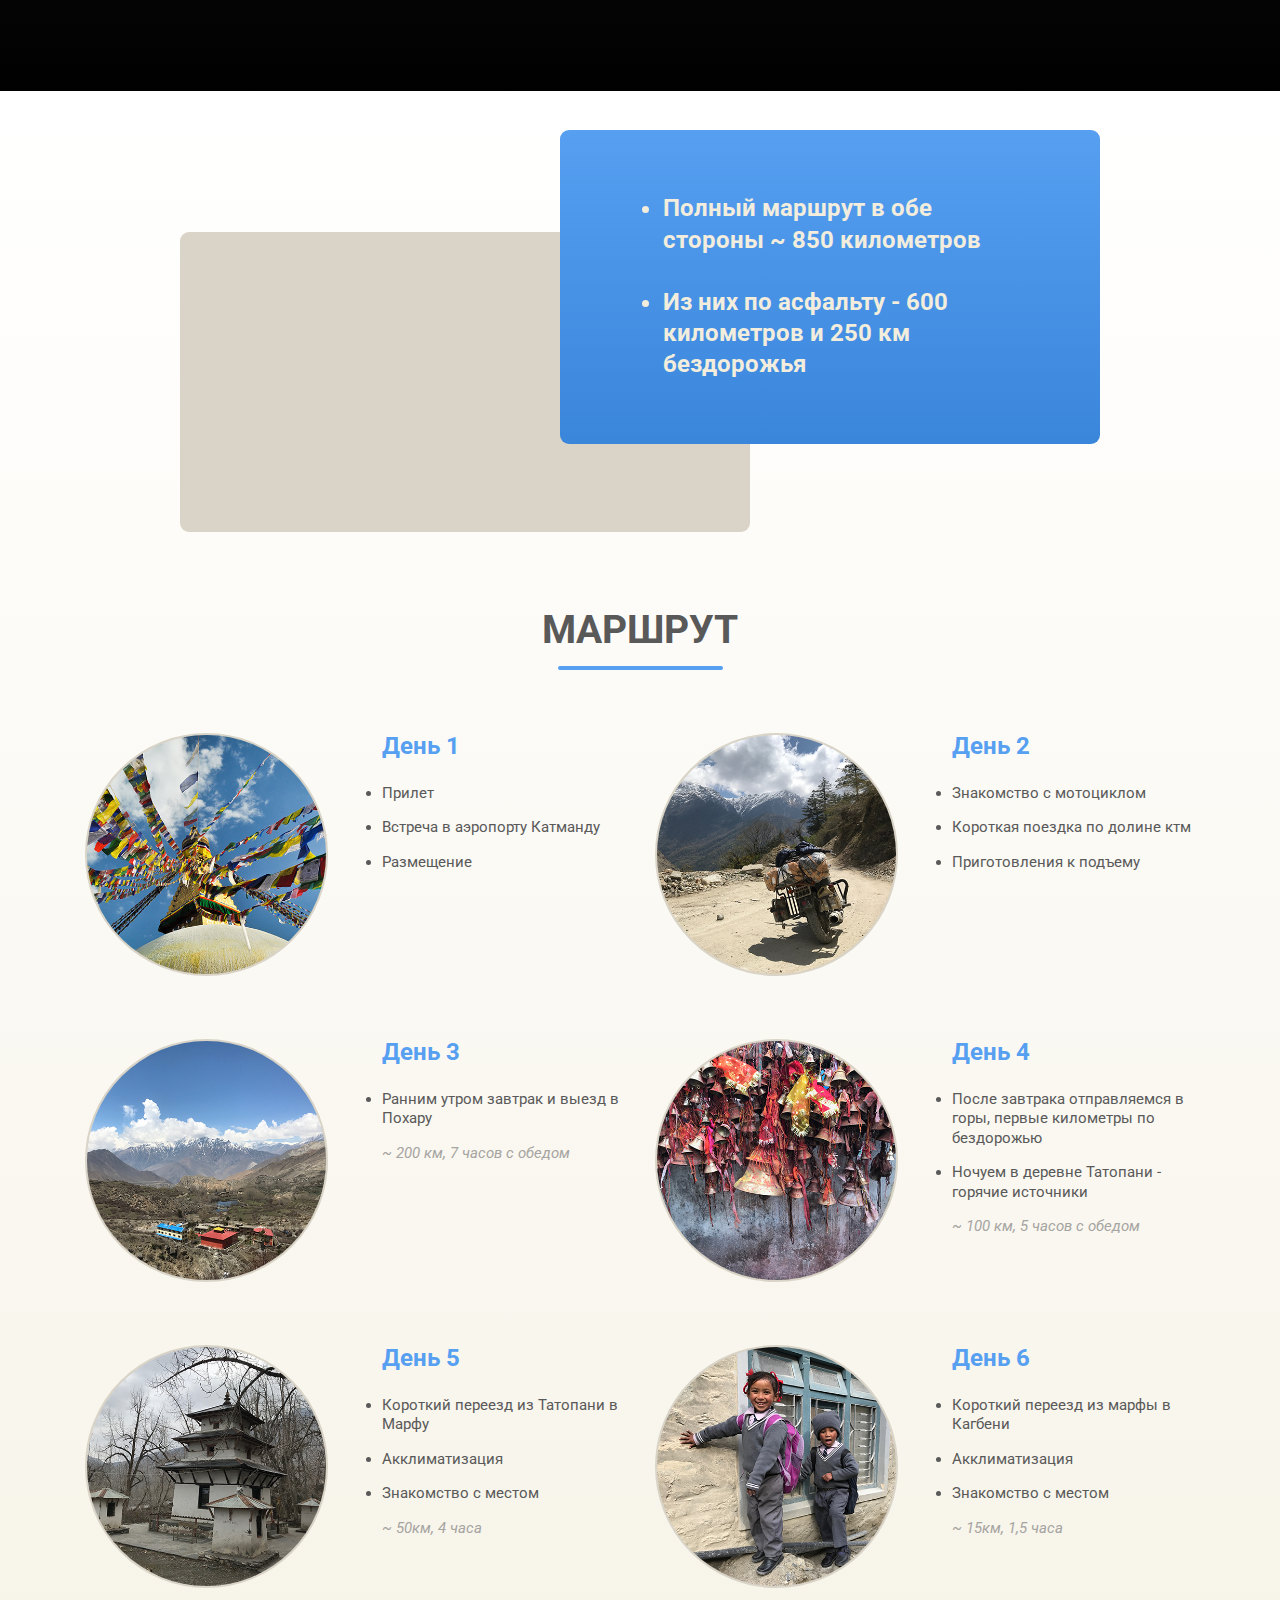
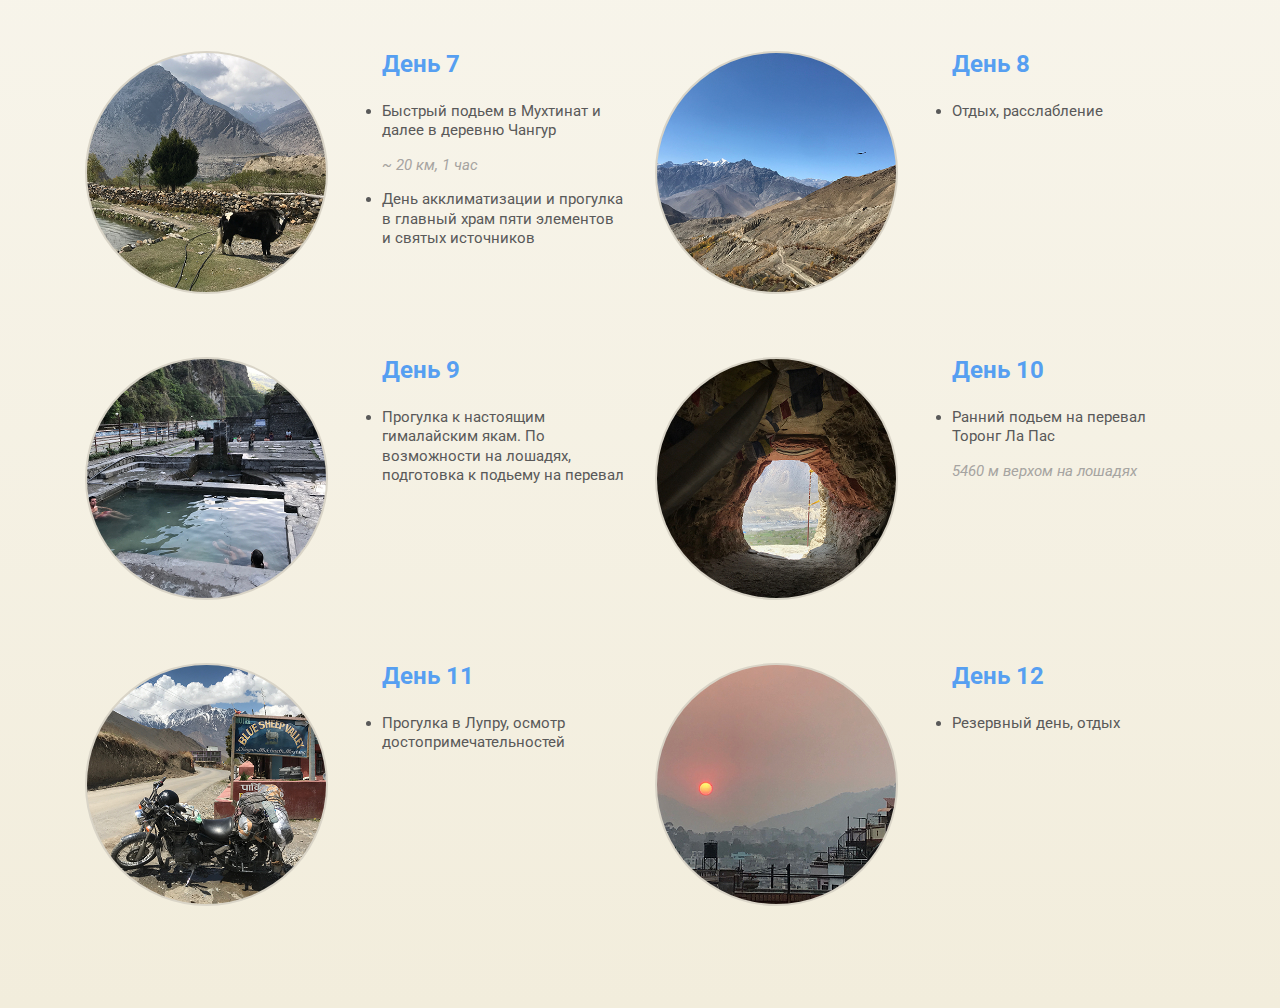
==== commit 796c8a6d: "Update index.html" ====
--- a/mototour/index.html
+++ b/mototour/index.html
@@ -9,7 +9,7 @@
     <link rel="stylesheet" href="css/bootstrap-reboot.min.css">
     <link href="https://fonts.googleapis.com/css?family=Roboto:400,700,900&display=swap&subset=cyrillic-ext" rel="stylesheet">
     <link rel="stylesheet" href="css/bootstrap-grid.min.css">
-    <link rel="stylesheet" href="css/style.min.css?v1">
+    <link rel="stylesheet" href="css/style.min.css?v2">
 </head>
 <body>
     <header>
--- a/mototour/css/style.min.css
+++ b/mototour/css/style.min.css
@@ -1,410 +1,2 @@
-@charset "UTF-8";
-h1, h2, h3, h4 {
-  margin: 0;
-}
-
-h1, h2, h3 {
-  text-transform: uppercase;
-}
-
-h1, h3, h4 {
-  font-weight: 700;
-  line-height: 1.1;
-}
-
-h2 {
-  font-weight: 900;
-  line-height: 1.1;
-}
-
-h3 {
-  text-align: center;
-}
-
-h3::after {
-  content: '';
-  display: block;
-  margin: 0 auto;
-  margin-top: 15px;
-  height: 4px;
-  width: 165px;
-  background-color: #569ff1;
-  border-radius: 9px;
-  -webkit-transition: 1s;
-  transition: 1s;
-}
-
-.rounded {
-  border-radius: 100%;
-}
-
-header {
-  position: relative;
-  height: 50px;
-}
-
-header nav {
-  width: 100%;
-  z-index: 100;
-  position: fixed;
-  background-color: #242424;
-}
-
-header nav .hamburger {
-  display: none;
-}
-
-header nav .menu {
-  padding: 15px 0;
-  display: -webkit-box;
-  display: -ms-flexbox;
-  display: flex;
-  -webkit-box-pack: justify;
-      -ms-flex-pack: justify;
-          justify-content: space-between;
-  list-style-type: none;
-  margin: 0;
-}
-
-header nav .menu_item {
-  text-align: center;
-  border: 10;
-  border-color: #F2EDDC;
-}
-
-header nav .menu_item::after {
-  content: '';
-  display: block;
-  width: 0%;
-  height: 2px;
-  background-color: #569ff1;
-  -webkit-transition: 0.5s;
-  transition: 0.5s;
-}
-
-header nav .menu_item:hover::after {
-  width: 100%;
-}
-
-header nav .menu_link {
-  color: #F2EDDC;
-  font-size: 15px;
-  font-weight: 400;
-}
-
-header nav .menu_link:hover {
-  text-decoration: none;
-}
-
-header nav .menu_link:active {
-  color: white;
-}
-
-main {
-  height: 100vh;
-  background: url(../img/bg/test.jpg) center center/cover no-repeat;
-  display: -webkit-box;
-  display: -ms-flexbox;
-  display: flex;
-  -webkit-box-orient: vertical;
-  -webkit-box-direction: normal;
-      -ms-flex-direction: column;
-          flex-direction: column;
-  -webkit-box-pack: center;
-      -ms-flex-pack: center;
-          justify-content: center;
-}
-
-main h1 {
-  margin: 15px 0;
-}
-
-main h1, main h2 {
-  color: #F2EDDC;
-  text-align: center;
-}
-
-#about {
-  padding: 102px 0 63px 0;
-  background: -webkit-gradient(linear, left bottom, left top, from(black), to(#242424));
-  background: linear-gradient(0deg, black 0%, #242424 100%);
-}
-
-#about h3 {
-  color: #A6A4A1;
-}
-
-#about .row {
-  margin-top: 63px;
-}
-
-#about .about_img {
-  display: block;
-  width: 70%;
-  margin: 0 auto;
-}
-
-#about .about_text {
-  margin: 39px 0 39px 0;
-  color: #A6A4A1;
-  font-size: 15px;
-  font-weight: 400;
-  text-align: center;
-  padding: 0 15px;
-}
-
-#route {
-  padding: 39px 0 102px 0;
-  background: -webkit-gradient(linear, left bottom, left top, from(#F2EDDC), to(white));
-  background: linear-gradient(0deg, #F2EDDC 0%, white 100%);
-}
-
-#route h3 {
-  color: #595959;
-}
-
-#route .route_blank {
-  margin-bottom: 165px;
-  width: 100%;
-  padding: 63px;
-  border-radius: 9px;
-  background: -webkit-gradient(linear, left bottom, left top, from(#3a86db), to(#569ff1));
-  background: linear-gradient(0deg, #3a86db 0%, #569ff1 100%);
-}
-
-#route .route_descr {
-  margin: 0;
-  font-size: 24px;
-  font-weight: 700;
-  color: #F2EDDC;
-}
-
-#route .map {
-  position: absolute;
-  top: 102px;
-  background-color: #D9D4C7;
-  width: 100%;
-  border-radius: 9px;
-}
-
-#route .day {
-  margin-top: 63px;
-  display: -webkit-box;
-  display: -ms-flexbox;
-  display: flex;
-  -webkit-box-align: start;
-      -ms-flex-align: start;
-          align-items: flex-start;
-}
-
-#route .day img {
-  width: 45%;
-  background-color: #D9D4C7;
-  border: 2px solid #D9D4C7;
-}
-
-#route .day_descr {
-  margin-left: 10%;
-  width: 50%;
-}
-
-#route .day_descr h4 {
-  color: #3a86db;
-  margin-bottom: 24px;
-}
-
-#route .day_descr ul {
-  margin: 0;
-  padding: 0;
-}
-
-#route .day_descr ul li {
-  margin-top: 15px;
-  font-size: 15px;
-  font-weight: 400;
-  color: #595959;
-}
-
-#route .day_descr em {
-  font-size: 15px;
-  color: #A6A4A1;
-  font-style: italic;
-  display: block;
-  margin-top: 15px;
-}
-
-h1 {
-  font-size: 102px;
-}
-
-h2, h3 {
-  font-size: 39px;
-}
-
-h4 {
-  font-size: 24px;
-}
-
-@media (max-width: 575px) {
-  #route .route_blank {
-    padding: 24px;
-  }
-  #route .route_descr {
-    font-size: 15px;
-  }
-  #route .day {
-    display: block;
-  }
-  #route .day img {
-    border-radius: 2%;
-    width: 100%;
-  }
-  #route .day_descr {
-    width: auto;
-    margin-top: 24px;
-    margin-bottom: 0;
-    margin-left: 39px;
-    margin-right: 39px;
-  }
-}
-
-@media (max-width: 767px) {
-  h1 {
-    font-size: 63px;
-  }
-  h2, h3 {
-    font-size: 24px;
-  }
-  header nav {
-    height: 50px;
-  }
-  header nav .hamburger {
-    display: block;
-    position: absolute;
-    right: 0;
-    margin: 15px 15px 15px auto;
-  }
-  header nav .hamburger span {
-    display: block;
-    margin-bottom: 4px;
-    height: 4px;
-    background-color: #F2EDDC;
-    border-radius: 4px;
-    -webkit-transition: 0.1s -webkit-transform;
-    transition: 0.1s -webkit-transform;
-    transition: 0.1s transform;
-    transition: 0.1s transform, 0.1s -webkit-transform;
-    width: 24px;
-    margin-right: 0;
-  }
-  header nav .hamburger_active span:nth-child(1) {
-    -webkit-transform: translateY(8px) rotate(45deg);
-            transform: translateY(8px) rotate(45deg);
-  }
-  header nav .hamburger_active span:nth-child(2) {
-    width: 0;
-  }
-  header nav .hamburger_active span:nth-child(3) {
-    -webkit-transform: translateY(-8px) rotate(-45deg);
-            transform: translateY(-8px) rotate(-45deg);
-  }
-  header nav .menu {
-    position: fixed;
-    top: 0;
-    left: -100%;
-    padding: 15px 39px;
-    height: 100%;
-    min-width: 50%;
-    -webkit-box-orient: vertical;
-    -webkit-box-direction: normal;
-        -ms-flex-direction: column;
-            flex-direction: column;
-    -webkit-box-pack: center;
-        -ms-flex-pack: center;
-            justify-content: center;
-    background-color: rgba(0, 0, 0, 0.8);
-    -webkit-transition: 0.3s left;
-    transition: 0.3s left;
-  }
-  header nav .menu_active {
-    left: 0;
-  }
-  header nav .menu::before {
-    content: 'Место силы';
-    font-size: 24px;
-    font-weight: 900;
-    text-transform: uppercase;
-    color: #F2EDDC;
-  }
-  header nav .menu_item {
-    text-align: left;
-  }
-  header nav .menu_item::after {
-    display: none;
-  }
-  header nav .menu_item:nth-child(1) {
-    margin-top: 39px;
-  }
-  header nav .menu_link {
-    display: block;
-    font-size: 24px;
-    padding: 15px 0;
-  }
-  #about {
-    padding: 63px 0 39px 0;
-  }
-  #about .about_img {
-    width: 100%;
-    border-radius: 2%;
-  }
-  #about .about_text {
-    margin-top: 24px;
-    font-size: 18px;
-    line-height: 24px;
-    text-align: left;
-    padding: 0;
-  }
-}
-
-@media (max-width: 991px) {
-  #route .map {
-    position: relative;
-    top: 0;
-  }
-  #route .route_blank {
-    margin: 15px 0 63px 0;
-  }
-}
-
-@media (min-width: 768px) {
-  header nav .menu_link {
-    -webkit-transition: 0.4s color;
-    transition: 0.4s color;
-  }
-  header nav .menu_link:hover {
-    color: white;
-  }
-  #about h3 {
-    -webkit-transition: 2s;
-    transition: 2s;
-  }
-  #about h3:hover {
-    color: #F2EDDC;
-  }
-  #about .about_img {
-    -webkit-filter: brightness(90%);
-            filter: brightness(90%);
-    -webkit-transition: 2s;
-    transition: 2s;
-  }
-  #about .about_img:hover {
-    -webkit-filter: brightness(120%);
-            filter: brightness(120%);
-  }
-}
-
-* {
-  font-family: 'Roboto', sans-serif;
-  line-height: 1.3;
-}
+h1,h2,h3,h4{margin:0}h1,h2,h3{text-transform:uppercase}h1,h3,h4{font-weight:700;line-height:1.1}h2{font-weight:900;line-height:1.1}h3{text-align:center}h3::after{content:'';display:block;margin:0 auto;margin-top:15px;height:4px;width:165px;background-color:#569ff1;border-radius:9px;-webkit-transition:1s;transition:1s}.rounded{border-radius:100%}header{position:relative;height:50px}header nav{width:100%;z-index:100;position:fixed;background-color:#242424}header nav .hamburger{display:none}header nav .menu{padding:15px 0;display:-webkit-box;display:-ms-flexbox;display:flex;-webkit-box-pack:justify;-ms-flex-pack:justify;justify-content:space-between;list-style-type:none;margin:0}header nav .menu_item{text-align:center;border:10;border-color:#F2EDDC}header nav .menu_item::after{content:'';display:block;width:0%;height:2px;background-color:#569ff1;-webkit-transition:0.5s;transition:0.5s}header nav .menu_item:hover::after{width:100%}header nav .menu_link{color:#F2EDDC;font-size:15px;font-weight:400}header nav .menu_link:hover{text-decoration:none}header nav .menu_link:active{color:white}main{height:100vh;background:url(../img/bg/test.jpg) center center/cover no-repeat;display:-webkit-box;display:-ms-flexbox;display:flex;-webkit-box-orient:vertical;-webkit-box-direction:normal;-ms-flex-direction:column;flex-direction:column;-webkit-box-pack:center;-ms-flex-pack:center;justify-content:center}main h1{margin:15px 0}main h1,main h2{color:#F2EDDC;text-align:center}#about{padding:102px 0 63px 0;background:-webkit-gradient(linear, left bottom, left top, from(black), to(#242424));background:linear-gradient(0deg, black 0%, #242424 100%)}#about h3{color:#A6A4A1}#about .row{margin-top:63px}#about .about_img{display:block;width:70%;margin:0 auto;-webkit-transition:2s;transition:2s}#about .about_text{margin:39px 0 39px 0;color:#A6A4A1;font-size:15px;font-weight:400;text-align:center;padding:0 15px}#route{padding:39px 0 102px 0;background:-webkit-gradient(linear, left bottom, left top, from(#F2EDDC), to(white));background:linear-gradient(0deg, #F2EDDC 0%, white 100%)}#route h3{color:#595959}#route .route_blank{margin-bottom:165px;width:100%;padding:63px;border-radius:9px;background:-webkit-gradient(linear, left bottom, left top, from(#3a86db), to(#569ff1));background:linear-gradient(0deg, #3a86db 0%, #569ff1 100%)}#route .route_descr{margin:0;font-size:24px;font-weight:700;color:#F2EDDC}#route .map{position:absolute;top:102px;background-color:#D9D4C7;width:100%;border-radius:9px}#route .day{margin-top:63px;display:-webkit-box;display:-ms-flexbox;display:flex;-webkit-box-align:start;-ms-flex-align:start;align-items:flex-start}#route .day img{width:45%;background-color:#D9D4C7;border:2px solid #D9D4C7;-webkit-transition:2s;transition:2s}#route .day_descr{margin-left:10%;width:50%}#route .day_descr h4{color:#569ff1;margin-bottom:24px}#route .day_descr ul{margin:0;padding:0}#route .day_descr ul li{margin-top:15px;font-size:15px;font-weight:400;color:#595959}#route .day_descr em{font-size:15px;color:#A6A4A1;font-style:italic;display:block;margin-top:15px}h1{font-size:102px}h2,h3{font-size:39px}h4{font-size:24px}@media (max-width: 575px){#route .route_blank{padding:24px}#route .route_descr{font-size:15px}#route .day{display:block}#route .day img{border-radius:2%;width:100%}#route .day_descr{width:auto;margin-top:24px;margin-bottom:0;margin-left:39px;margin-right:39px}}@media (max-width: 767px){h1{font-size:63px}h2,h3{font-size:24px}h3::after{width:65px}header nav{height:50px}header nav .hamburger{display:block;position:absolute;right:0;margin:15px 15px 15px auto}header nav .hamburger span{display:block;margin-bottom:4px;height:4px;background-color:#F2EDDC;border-radius:4px;-webkit-transition:0.1s -webkit-transform;transition:0.1s -webkit-transform;transition:0.1s transform;transition:0.1s transform, 0.1s -webkit-transform;width:24px;margin-right:0}header nav .hamburger_active span:nth-child(1){-webkit-transform:translateY(8px) rotate(45deg);transform:translateY(8px) rotate(45deg)}header nav .hamburger_active span:nth-child(2){width:0}header nav .hamburger_active span:nth-child(3){-webkit-transform:translateY(-8px) rotate(-45deg);transform:translateY(-8px) rotate(-45deg)}header nav .menu{position:fixed;top:0;left:-100%;padding:15px 39px;height:100%;min-width:50%;-webkit-box-orient:vertical;-webkit-box-direction:normal;-ms-flex-direction:column;flex-direction:column;-webkit-box-pack:center;-ms-flex-pack:center;justify-content:center;background-color:rgba(0,0,0,0.8);-webkit-transition:0.3s left;transition:0.3s left}header nav .menu_active{left:0}header nav .menu::before{content:'Место силы';font-size:24px;font-weight:900;text-transform:uppercase;color:#F2EDDC}header nav .menu_item{text-align:left}header nav .menu_item::after{display:none}header nav .menu_item:nth-child(1){margin-top:39px}header nav .menu_link{display:block;font-size:24px;padding:15px 0}#about{padding:63px 0 39px 0}#about .row{margin-top:39px}#about .about_img{width:100%;border-radius:2%}#about .about_text{margin-top:24px;font-size:18px;line-height:24px;text-align:left;padding:0}#route .day{margin-top:39px}}@media (max-width: 991px){#route .map{position:relative;top:0}#route .route_blank{margin:15px 0 63px 0}}@media (min-width: 768px){header nav .menu_link{-webkit-transition:0.4s color;transition:0.4s color}header nav .menu_link:hover{color:white}#about h3{-webkit-transition:2s;transition:2s}#about h3:hover{color:#F2EDDC}#about .about_img{-webkit-filter:brightness(90%);filter:brightness(90%);-webkit-transition:2s;transition:2s}#about .about_img:hover{-webkit-filter:brightness(120%);filter:brightness(120%)}}*{font-family:'Roboto', sans-serif;line-height:1.3}
 /*# sourceMappingURL=style.min.css.map */
